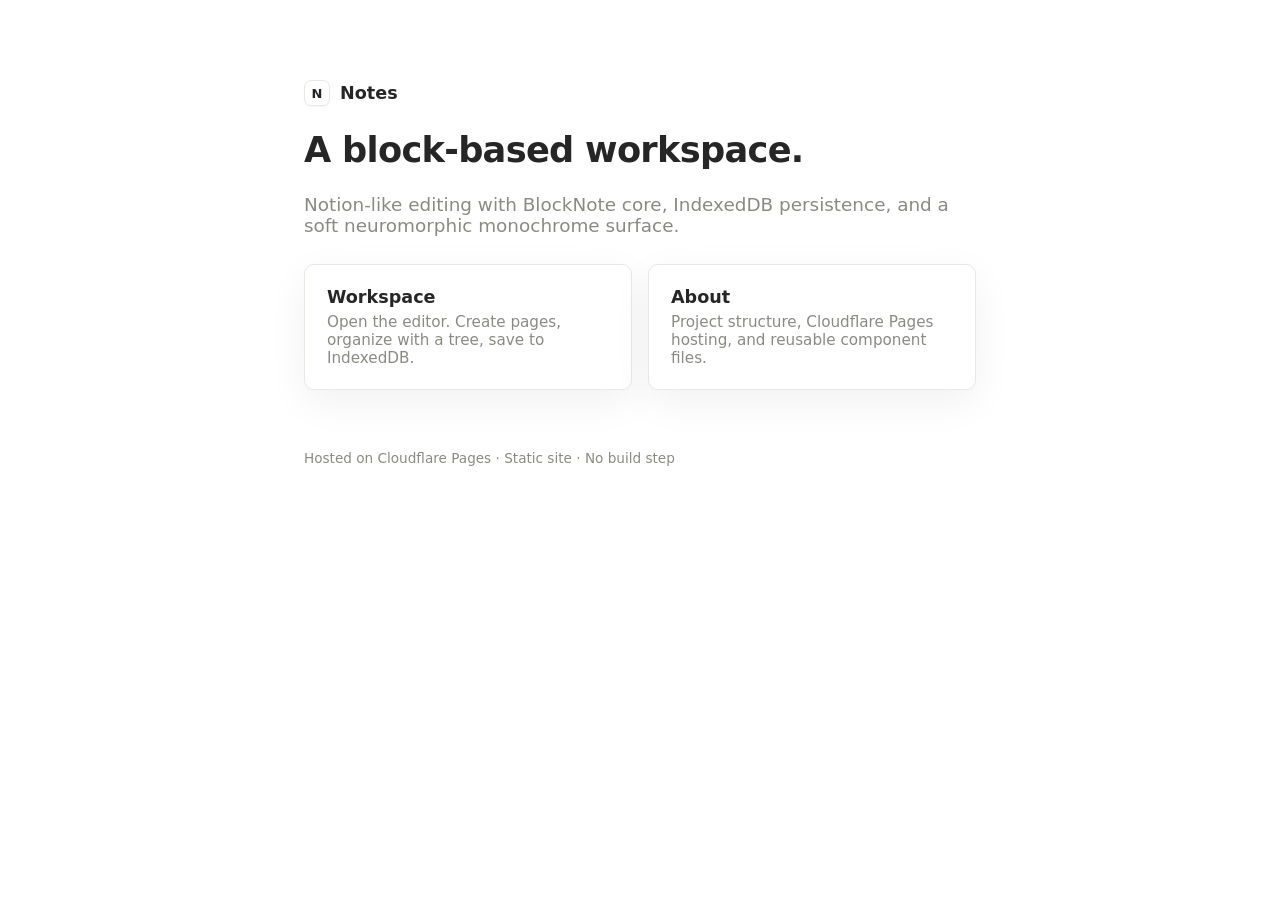
==== index.html @ b0328cb9 "Project chunked" ====
<!doctype html>
<html lang="en">
<head>
<meta charset="utf-8">
<meta name="viewport" content="width=device-width,initial-scale=1">
<title>Notes — BlockNote Workspace</title>
<link rel="preconnect" href="https://esm.sh">
<link rel="stylesheet" href="css/theme.css">
<link rel="stylesheet" href="https://esm.sh/@blocknote/core@0.51.3/style.css">
<link rel="stylesheet" href="https://esm.sh/@blocknote/core@0.51.3/fonts/inter.css">
<style>
  @import url('css/app.css');
  body { overflow:auto; background:var(--bg); }
  .landing { max-width:720px; margin:0 auto; padding:80px 24px; }
  h1 { font-size:2.2rem; font-weight:700; letter-spacing:-.02em; line-height:1.15; }
  .lead { color:var(--muted); font-size:1.15rem; margin:10px 0 28px; }
  a.card { display:block; padding:22px; border:1px solid var(--border); border-radius:var(--radius); background:var(--panel); text-decoration:none; color:inherit; box-shadow:var(--shadow); transition:transform .08s ease, box-shadow .08s ease; }
  a.card:hover { transform:translateY(-2px); box-shadow:0 18px 50px rgba(0,0,0,.08); }
  a.card h2 { margin:0 0 6px; font-size:1.1rem; }
  a.card p { margin:0; color:var(--muted); font-size:.95rem; }
  .grid { display:grid; gap:16px; grid-template-columns: repeat(auto-fit, minmax(260px, 1fr)); margin-top:24px; }
  .brand-row { display:flex; align-items:center; gap:10px; font-weight:700; font-size:1.1rem; margin-bottom:6px; }
  .brand-mark { width:26px; height:26px; display:grid; place-items:center; border-radius:7px; background:#fff; border:1px solid var(--border); box-shadow:0 1px 2px rgba(0,0,0,.04); font-size:13px; }
</style>
</head>
<body>
<main class="landing" role="main" aria-label="Landing">
  <div class="brand-row"><div class="brand-mark" aria-hidden="true">N</div><span>Notes</span></div>
  <h1>A block-based workspace.</h1>
  <p class="lead">Notion-like editing with BlockNote core, IndexedDB persistence, and a soft neuromorphic monochrome surface.</p>
  <div class="grid" role="list" aria-label="Pages">
    <a class="card" href="app.html" role="listitem" aria-label="Workspace">
      <h2>Workspace</h2>
      <p>Open the editor. Create pages, organize with a tree, save to IndexedDB.</p>
    </a>
    <a class="card" href="about.html" role="listitem" aria-label="About">
      <h2>About</h2>
      <p>Project structure, Cloudflare Pages hosting, and reusable component files.</p>
    </a>
  </div>
  <footer style="margin-top:60px; color:var(--muted); font-size:.85rem;">
    Hosted on Cloudflare Pages · Static site · No build step
  </footer>
</main>
</body>
</html>
---- css/theme.css ----
:root {
  --bg: #ffffff;
  --sidebar: #f7f7f5;
  --panel: #ffffff;
  --border: #e8e8e3;
  --text: #262626;
  --muted: #8a8a84;
  --hover: #ecece8;
  --active: #e4e4de;
  --accent: #d85b45;
  --shadow: 0 12px 40px rgba(0,0,0,.06);
  --sidebar-width: 20%;
  --radius: 10px;
}

* { box-sizing: border-box; }
html, body { width:100%; height:100%; margin:0; }
body {
  font-family: Inter, ui-sans-serif, system-ui, -apple-system, BlinkMacSystemFont, "Segoe UI", sans-serif;
  color: var(--text);
  background: var(--bg);
  overflow:hidden;
}
button, input { font: inherit; }
button { border:0; background:none; }
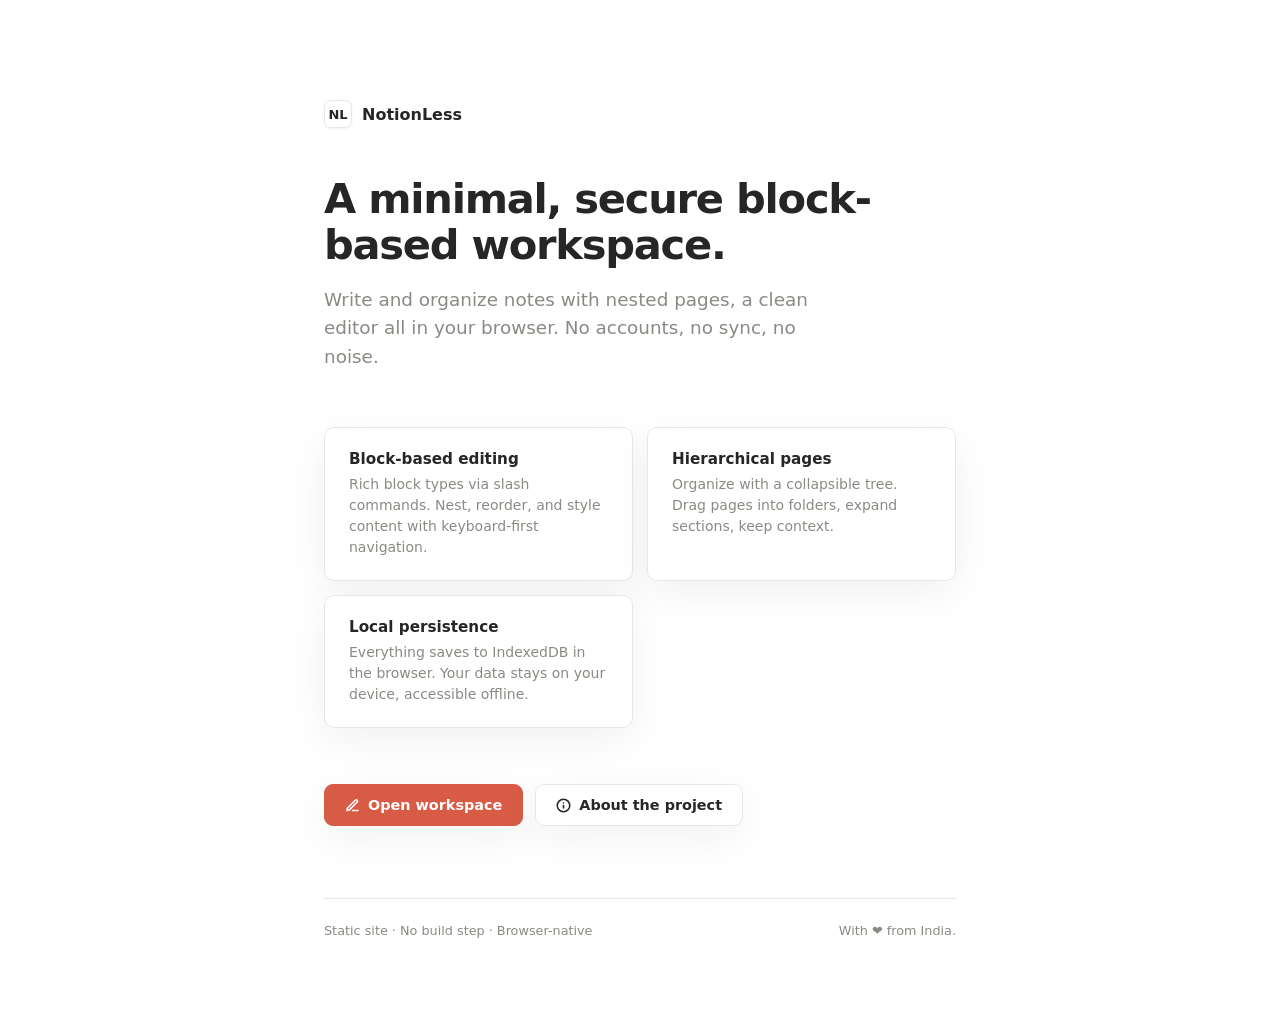
==== commit 1b3452e3: "Update page titles and enhance layout for NotionLess branding" ====
--- a/index.html
+++ b/index.html
@@ -3,7 +3,7 @@
 <head>
 <meta charset="utf-8">
 <meta name="viewport" content="width=device-width,initial-scale=1">
-<title>Notes — BlockNote Workspace</title>
+<title>NotionLess</title>
 <link rel="preconnect" href="https://esm.sh">
 <link rel="stylesheet" href="css/theme.css">
 <link rel="stylesheet" href="https://esm.sh/@blocknote/core@0.51.3/style.css">
@@ -11,35 +11,178 @@
 <style>
   @import url('css/app.css');
   body { overflow:auto; background:var(--bg); }
-  .landing { max-width:720px; margin:0 auto; padding:80px 24px; }
-  h1 { font-size:2.2rem; font-weight:700; letter-spacing:-.02em; line-height:1.15; }
-  .lead { color:var(--muted); font-size:1.15rem; margin:10px 0 28px; }
-  a.card { display:block; padding:22px; border:1px solid var(--border); border-radius:var(--radius); background:var(--panel); text-decoration:none; color:inherit; box-shadow:var(--shadow); transition:transform .08s ease, box-shadow .08s ease; }
-  a.card:hover { transform:translateY(-2px); box-shadow:0 18px 50px rgba(0,0,0,.08); }
-  a.card h2 { margin:0 0 6px; font-size:1.1rem; }
-  a.card p { margin:0; color:var(--muted); font-size:.95rem; }
-  .grid { display:grid; gap:16px; grid-template-columns: repeat(auto-fit, minmax(260px, 1fr)); margin-top:24px; }
-  .brand-row { display:flex; align-items:center; gap:10px; font-weight:700; font-size:1.1rem; margin-bottom:6px; }
-  .brand-mark { width:26px; height:26px; display:grid; place-items:center; border-radius:7px; background:#fff; border:1px solid var(--border); box-shadow:0 1px 2px rgba(0,0,0,.04); font-size:13px; }
+
+  .landing {
+    max-width:680px;
+    margin:0 auto;
+    padding:100px 24px 80px;
+  }
+
+  .brand-row {
+    display:flex;
+    align-items:center;
+    gap:10px;
+    font-weight:700;
+    font-size:1rem;
+    margin-bottom:48px;
+  }
+  .brand-mark {
+    width:28px;
+    height:28px;
+    display:grid;
+    place-items:center;
+    border-radius:7px;
+    background:#fff;
+    border:1px solid var(--border);
+    box-shadow:0 1px 3px rgba(0,0,0,.06);
+    font-size:13px;
+  }
+
+  .hero {
+    margin-bottom:56px;
+  }
+  h1 {
+    font-size:2.6rem;
+    font-weight:700;
+    letter-spacing:-.03em;
+    line-height:1.1;
+    margin:0 0 18px;
+    color:var(--text);
+  }
+  .lead {
+    font-size:1.15rem;
+    line-height:1.55;
+    color:var(--muted);
+    margin:0;
+    max-width:520px;
+  }
+
+  .features {
+    display:grid;
+    gap:14px;
+    grid-template-columns: repeat(auto-fit, minmax(240px, 1fr));
+    margin-bottom:56px;
+  }
+  .feature {
+    padding:22px 24px;
+    border:1px solid var(--border);
+    border-radius:var(--radius);
+    background:var(--panel);
+    box-shadow:var(--shadow);
+  }
+  .feature h2 {
+    font-size:.95rem;
+    font-weight:700;
+    margin:0 0 6px;
+    color:var(--text);
+  }
+  .feature p {
+    font-size:.875rem;
+    line-height:1.5;
+    color:var(--muted);
+    margin:0;
+  }
+
+  .nav {
+    display:flex;
+    gap:12px;
+    flex-wrap:wrap;
+  }
+  .nav a {
+    display:inline-flex;
+    align-items:center;
+    gap:8px;
+    padding:12px 20px;
+    border:1px solid var(--border);
+    border-radius:9px;
+    background:var(--panel);
+    box-shadow:var(--shadow);
+    text-decoration:none;
+    color:var(--text);
+    font-size:.9rem;
+    font-weight:600;
+    transition:transform .1s ease, box-shadow .1s ease;
+  }
+  .nav a:hover {
+    transform:translateY(-2px);
+    box-shadow:0 16px 44px rgba(0,0,0,.08);
+  }
+  .nav a.primary {
+    background:var(--accent);
+    color:#fff;
+    border-color:var(--accent);
+  }
+  .nav a svg {
+    width:15px;
+    height:15px;
+    flex-shrink:0;
+  }
+
+  footer {
+    margin-top:72px;
+    padding-top:24px;
+    border-top:1px solid var(--border);
+    display:flex;
+    justify-content:space-between;
+    align-items:center;
+    flex-wrap:wrap;
+    gap:12px;
+  }
+  footer p {
+    margin:0;
+    font-size:.8rem;
+    color:var(--muted);
+  }
+  footer a {
+    color:var(--accent);
+    text-decoration:none;
+    font-size:.8rem;
+  }
+  footer a:hover { text-decoration:underline; }
 </style>
 </head>
 <body>
 <main class="landing" role="main" aria-label="Landing">
-  <div class="brand-row"><div class="brand-mark" aria-hidden="true">N</div><span>Notes</span></div>
-  <h1>A block-based workspace.</h1>
-  <p class="lead">Notion-like editing with BlockNote core, IndexedDB persistence, and a soft neuromorphic monochrome surface.</p>
-  <div class="grid" role="list" aria-label="Pages">
-    <a class="card" href="app.html" role="listitem" aria-label="Workspace">
-      <h2>Workspace</h2>
-      <p>Open the editor. Create pages, organize with a tree, save to IndexedDB.</p>
+  <div class="brand-row" aria-label="NotionLess">
+    <div class="brand-mark" aria-hidden="true">NL</div>
+    <span>NotionLess</span>
+  </div>
+
+  <div class="hero">
+    <h1>A minimal, secure block-based workspace.</h1>
+    <p class="lead">Write and organize notes with nested pages, a clean editor all in your browser. No accounts, no sync, no noise.</p>
+  </div>
+
+  <div class="features">
+    <div class="feature">
+      <h2>Block-based editing</h2>
+      <p>Rich block types via slash commands. Nest, reorder, and style content with keyboard-first navigation.</p>
+    </div>
+    <div class="feature">
+      <h2>Hierarchical pages</h2>
+      <p>Organize with a collapsible tree. Drag pages into folders, expand sections, keep context.</p>
+    </div>
+    <div class="feature">
+      <h2>Local persistence</h2>
+      <p>Everything saves to IndexedDB in the browser. Your data stays on your device, accessible offline.</p>
+    </div>
+  </div>
+
+  <nav class="nav" aria-label="Pages">
+    <a href="app.html" class="primary">
+      <svg viewBox="0 0 24 24" fill="none" stroke="currentColor" stroke-width="2.5" stroke-linecap="round" stroke-linejoin="round"><path d="M12 20h9"/><path d="M16.5 3.5a2.121 2.121 0 0 1 3 3L7 19l-4 1 1-4L16.5 3.5z"/></svg>
+      Open workspace
     </a>
-    <a class="card" href="about.html" role="listitem" aria-label="About">
-      <h2>About</h2>
-      <p>Project structure, Cloudflare Pages hosting, and reusable component files.</p>
+    <a href="about.html">
+      <svg viewBox="0 0 24 24" fill="none" stroke="currentColor" stroke-width="2.5" stroke-linecap="round" stroke-linejoin="round"><circle cx="12" cy="12" r="10"/><path d="M12 16v-4"/><path d="M12 8h.01"/></svg>
+      About the project
     </a>
-  </div>
-  <footer style="margin-top:60px; color:var(--muted); font-size:.85rem;">
-    Hosted on Cloudflare Pages · Static site · No build step
+  </nav>
+
+  <footer>
+    <p>Static site · No build step · Browser-native</p>
+
+    <p>With ❤️ from India.</p>
   </footer>
 </main>
 </body>
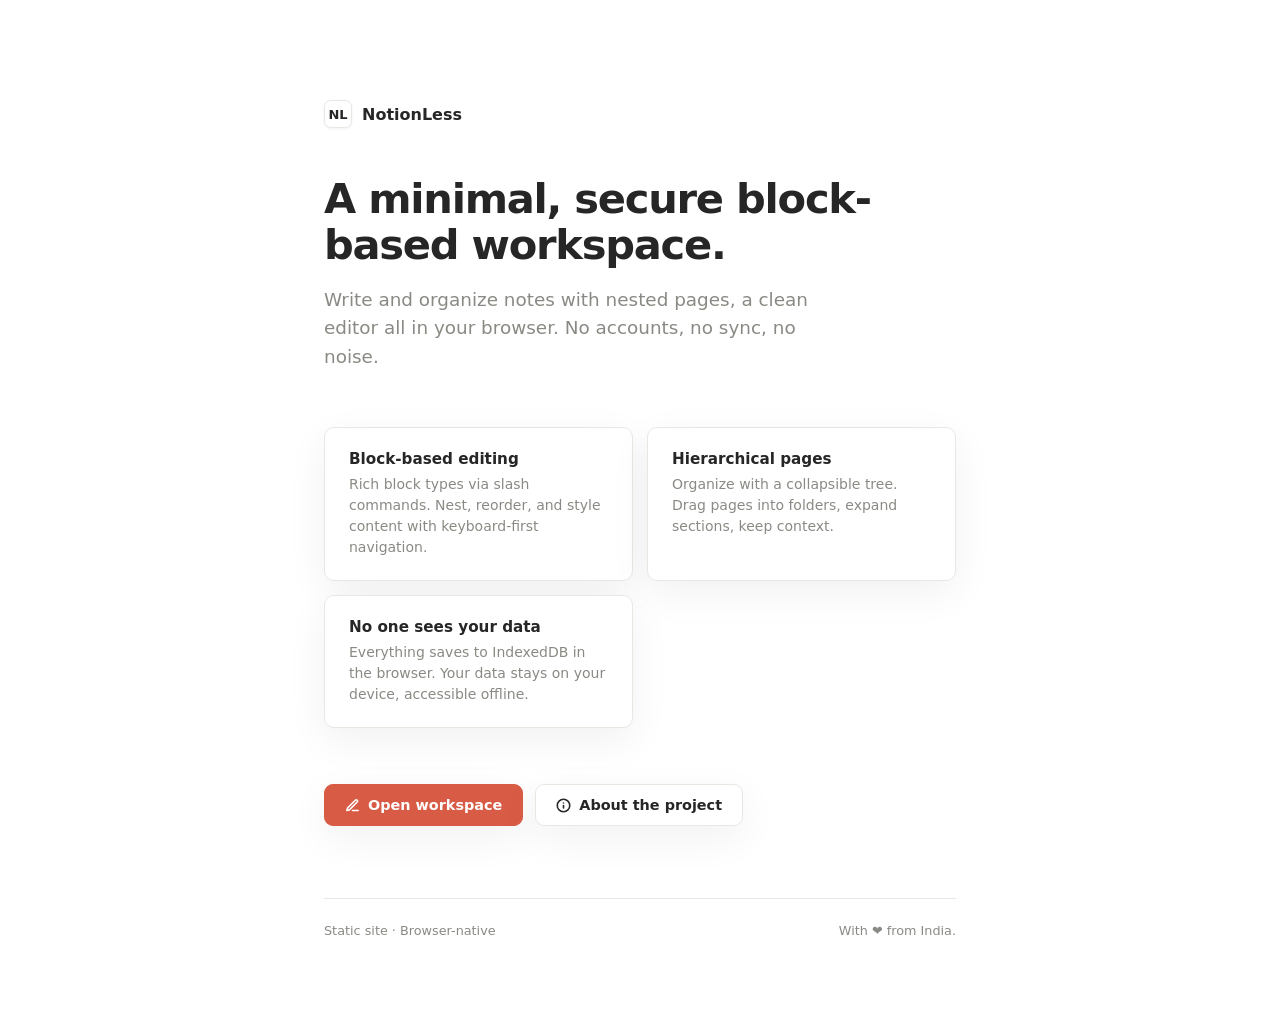
==== commit f8313c15: "Add mobile sidebar open icon image" ====
--- a/index.html
+++ b/index.html
@@ -163,7 +163,7 @@
       <p>Organize with a collapsible tree. Drag pages into folders, expand sections, keep context.</p>
     </div>
     <div class="feature">
-      <h2>Local persistence</h2>
+      <h2>No one sees your data</h2>
       <p>Everything saves to IndexedDB in the browser. Your data stays on your device, accessible offline.</p>
     </div>
   </div>
@@ -180,7 +180,7 @@
   </nav>
 
   <footer>
-    <p>Static site · No build step · Browser-native</p>
+    <p>Static site  ·  Browser-native</p>
 
     <p>With ❤️ from India.</p>
   </footer>
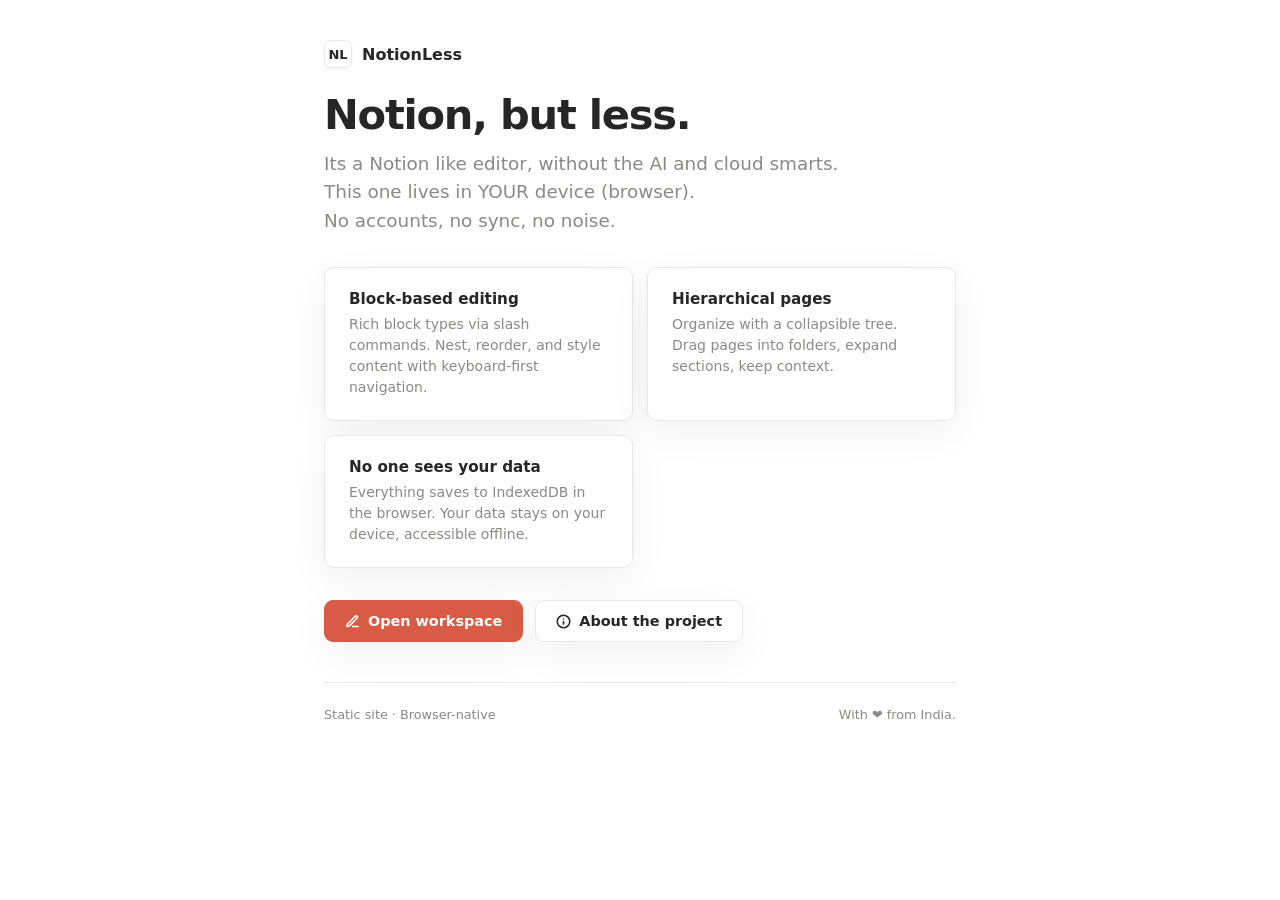
==== commit 37a17ec1: "Add theme switching script and update landing page content" ====
--- a/index.html
+++ b/index.html
@@ -6,16 +6,32 @@
 <title>NotionLess</title>
 <link rel="preconnect" href="https://esm.sh">
 <link rel="stylesheet" href="css/theme.css">
-<link rel="stylesheet" href="https://esm.sh/@blocknote/core@0.51.3/style.css">
-<link rel="stylesheet" href="https://esm.sh/@blocknote/core@0.51.3/fonts/inter.css">
-<style>
+  <link rel="stylesheet" href="https://esm.sh/@blocknote/core@0.51.3/style.css">
+  <link rel="stylesheet" href="https://esm.sh/@blocknote/core@0.51.3/fonts/inter.css">
+  <script>
+    (function () {
+      var key = "notion-theme";
+      var mode;
+      try { mode = localStorage.getItem(key) || "auto"; }
+      catch (e) { mode = "auto"; }
+      var html = document.documentElement;
+      html.removeAttribute("data-theme");
+      if (mode === "light") html.setAttribute("data-theme", "light");
+      else if (mode === "dark") html.setAttribute("data-theme", "dark");
+      else {
+        var dark = window.matchMedia && window.matchMedia("(prefers-color-scheme: dark)").matches;
+        html.setAttribute("data-theme", dark ? "dark" : "light");
+      }
+    })();
+  </script>
+  <style>
   @import url('css/app.css');
   body { overflow:auto; background:var(--bg); }
 
   .landing {
     max-width:680px;
     margin:0 auto;
-    padding:100px 24px 80px;
+    padding:40px 24px;
   }
 
   .brand-row {
@@ -24,7 +40,7 @@
     gap:10px;
     font-weight:700;
     font-size:1rem;
-    margin-bottom:48px;
+    margin-bottom:24px;
   }
   .brand-mark {
     width:28px;
@@ -39,14 +55,14 @@
   }
 
   .hero {
-    margin-bottom:56px;
+    margin-bottom:32px;
   }
   h1 {
     font-size:2.6rem;
     font-weight:700;
     letter-spacing:-.03em;
     line-height:1.1;
-    margin:0 0 18px;
+    margin:0 0 12px;
     color:var(--text);
   }
   .lead {
@@ -61,7 +77,7 @@
     display:grid;
     gap:14px;
     grid-template-columns: repeat(auto-fit, minmax(240px, 1fr));
-    margin-bottom:56px;
+    margin-bottom:32px;
   }
   .feature {
     padding:22px 24px;
@@ -119,7 +135,7 @@
   }
 
   footer {
-    margin-top:72px;
+    margin-top:40px;
     padding-top:24px;
     border-top:1px solid var(--border);
     display:flex;
@@ -149,8 +165,10 @@
   </div>
 
   <div class="hero">
-    <h1>A minimal, secure block-based workspace.</h1>
-    <p class="lead">Write and organize notes with nested pages, a clean editor all in your browser. No accounts, no sync, no noise.</p>
+    <h1>Notion, but less.</h1>
+    <p class="lead">Its a Notion like editor, without the AI and cloud smarts.</p>
+    <p class="lead">This one lives in YOUR device (browser).</p>
+    <p class="lead"> No accounts, no sync, no noise.</p>
   </div>
 
   <div class="features">
